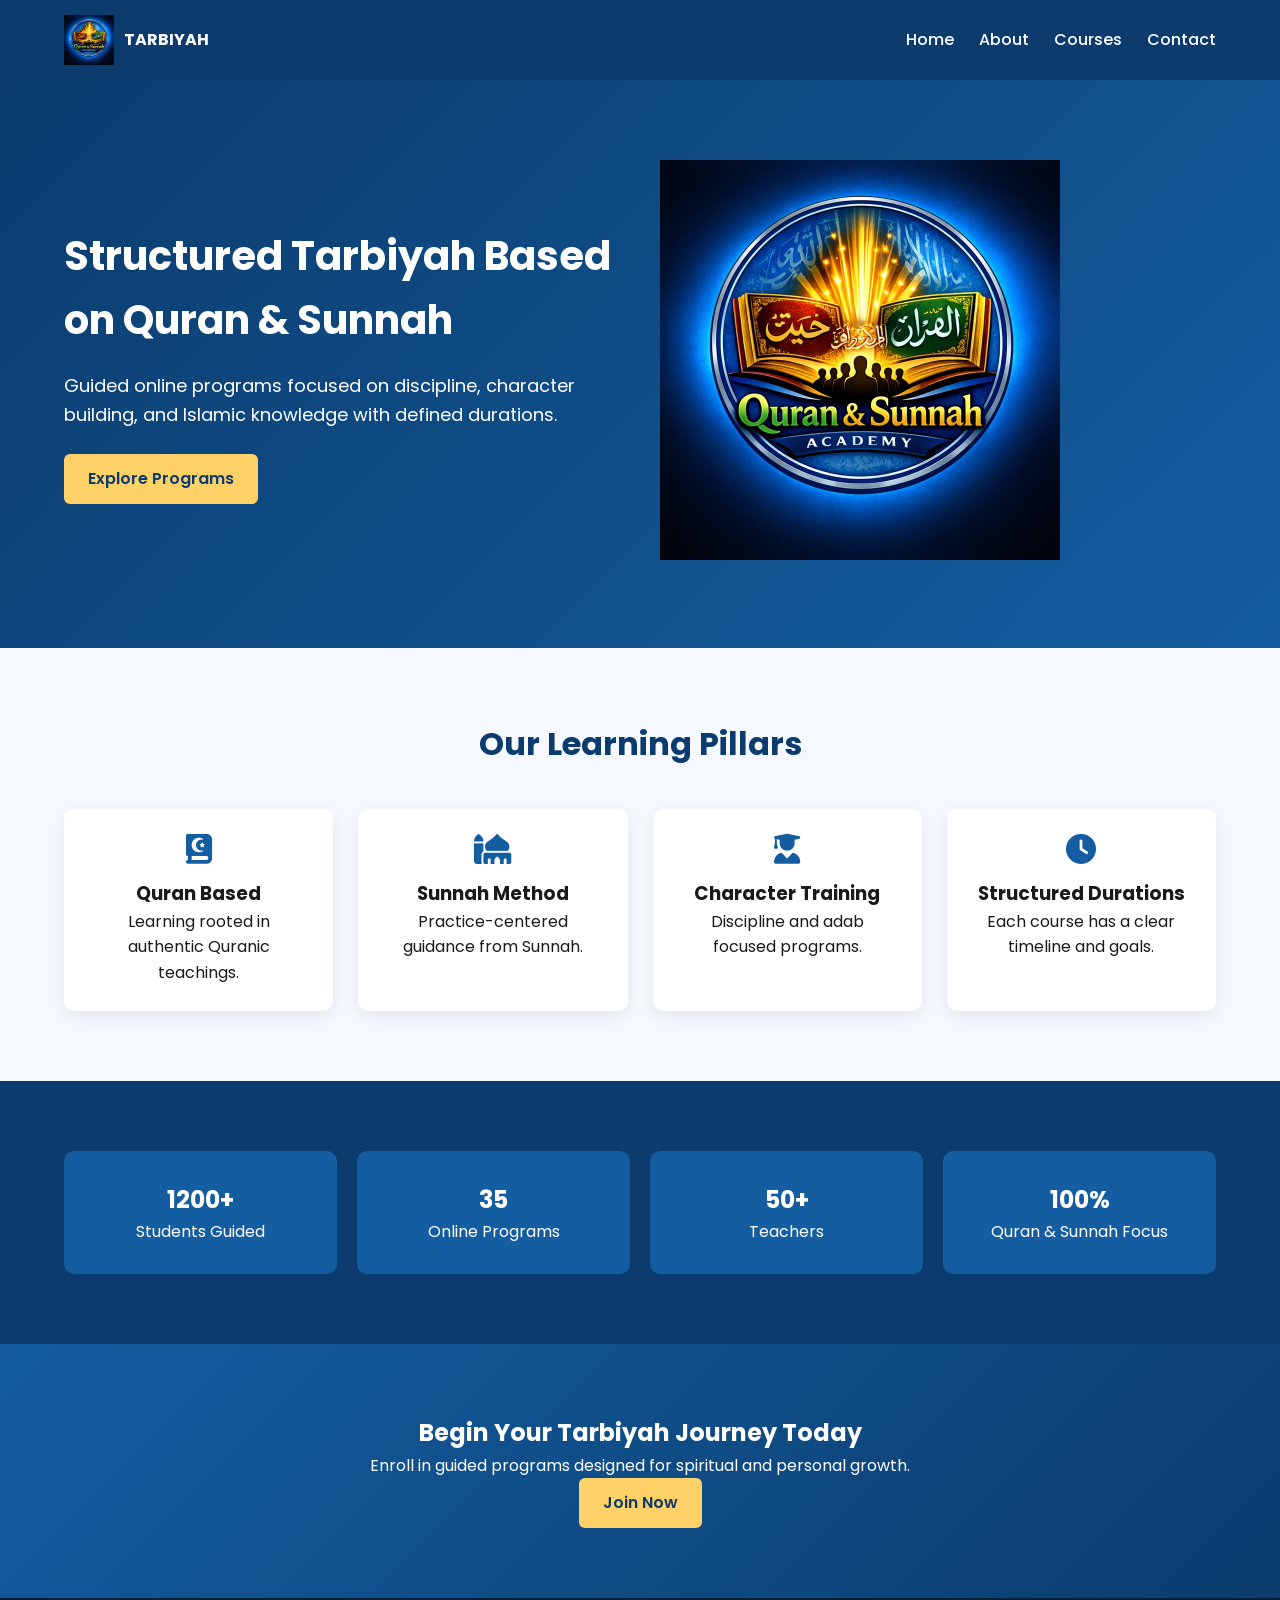
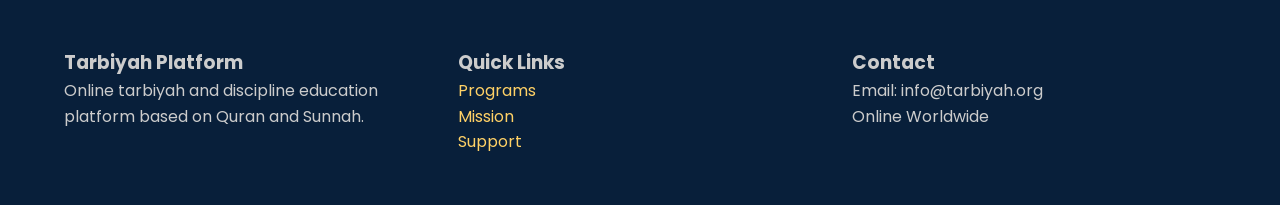
==== index.html @ ae72322c "Add files via upload" ====
<!DOCTYPE html>
<html lang="en">
<head>
<meta charset="UTF-8">
<meta name="viewport" content="width=device-width, initial-scale=1.0">

<title>Tarbiyah in the Light of Quran & Sunnah</title>

<link rel="stylesheet" href="css/style.css">

<link href="https://fonts.googleapis.com/css2?family=Poppins:wght@300;500;700&display=swap" rel="stylesheet">

<link rel="stylesheet"
href="https://cdnjs.cloudflare.com/ajax/libs/font-awesome/6.5.0/css/all.min.css">
</head>

<body>

<header>
<div class="container navbar">
<div class="logo">
<img src="images/logo.png">
<strong>TARBIYAH</strong>
</div>

<nav class="nav-links">
<a href="index.html">Home</a>
<a href="about.html">About</a>
<a href="courses.html">Courses</a>
<a href="contact.html">Contact</a>
</nav>
</div>
</header>

<!-- HERO -->
<section class="hero">
<div class="container hero-grid">
<div>
<h1>Structured Tarbiyah Based on Quran & Sunnah</h1>
<p>Guided online programs focused on discipline, character building, and Islamic knowledge with defined durations.</p>
<a class="btn" href="courses.html">Explore Programs</a>
</div>

<div>
<img src="images/logo.png" style="width:100%; max-width:400px;">
</div>
</div>
</section>

<!-- FEATURES -->
<section class="section">
<h2 class="section-title">Our Learning Pillars</h2>

<div class="container card-grid">

<div class="card">
<i class="fa-solid fa-book-quran"></i>
<h3>Quran Based</h3>
<p>Learning rooted in authentic Quranic teachings.</p>
</div>

<div class="card">
<i class="fa-solid fa-mosque"></i>
<h3>Sunnah Method</h3>
<p>Practice-centered guidance from Sunnah.</p>
</div>

<div class="card">
<i class="fa-solid fa-user-graduate"></i>
<h3>Character Training</h3>
<p>Discipline and adab focused programs.</p>
</div>

<div class="card">
<i class="fa-solid fa-clock"></i>
<h3>Structured Durations</h3>
<p>Each course has a clear timeline and goals.</p>
</div>

</div>
</section>

<!-- STATS -->
<section class="section stats">
<div class="container stats-grid">

<div class="stat-box">
<h2>1200+</h2>
<p>Students Guided</p>
</div>

<div class="stat-box">
<h2>35</h2>
<p>Online Programs</p>
</div>

<div class="stat-box">
<h2>50+</h2>
<p>Teachers</p>
</div>

<div class="stat-box">
<h2>100%</h2>
<p>Quran & Sunnah Focus</p>
</div>

</div>
</section>

<!-- CTA -->
<section class="section cta">
<div class="container">
<h2>Begin Your Tarbiyah Journey Today</h2>
<p>Enroll in guided programs designed for spiritual and personal growth.</p>
<a class="btn" href="contact.html">Join Now</a>
</div>
</section>

<footer>
<div class="container footer-grid">

<div>
<h3>Tarbiyah Platform</h3>
<p>Online tarbiyah and discipline education platform based on Quran and Sunnah.</p>
</div>

<div>
<h3>Quick Links</h3>
<a href="courses.html">Programs</a><br>
<a href="about.html">Mission</a><br>
<a href="contact.html">Support</a>
</div>

<div>
<h3>Contact</h3>
<p>Email: info@tarbiyah.org</p>
<p>Online Worldwide</p>
</div>

</div>
</footer>

</body>
</html>
---- css/style.css ----
/* ===== RESET ===== */
* {
  margin: 0;
  padding: 0;
  box-sizing: border-box;
}

body {
  font-family: 'Poppins', sans-serif;
  line-height: 1.6;
  background: #f5f8fc;
  color: #1a1a1a;
}

/* ===== CONTAINER ===== */
.container {
  width: 90%;
  max-width: 1200px;
  margin: auto;
}

/* ===== NAVBAR ===== */
header {
  background: #0b3c6d;
  color: white;
  position: sticky;
  top: 0;
  z-index: 999;
}

.navbar {
  display: flex;
  justify-content: space-between;
  align-items: center;
  padding: 15px 0;
}

.logo {
  display: flex;
  align-items: center;
  gap: 10px;
}

.logo img {
  height: 50px;
}

.nav-links {
  display: flex;
  gap: 25px;
}

.nav-links a {
  color: white;
  text-decoration: none;
  font-weight: 500;
}

.nav-links a:hover {
  color: #ffd166;
}

/* ===== HERO ===== */
.hero {
  background: linear-gradient(135deg, #0b3c6d, #145da0);
  color: white;
  padding: 80px 0;
}

.hero-grid {
  display: grid;
  grid-template-columns: 1fr 1fr;
  gap: 40px;
  align-items: center;
}

.hero h1 {
  font-size: 40px;
  margin-bottom: 20px;
}

.hero p {
  font-size: 18px;
  margin-bottom: 25px;
}

.btn {
  display: inline-block;
  padding: 12px 24px;
  background: #ffd166;
  color: #0b3c6d;
  border-radius: 6px;
  text-decoration: none;
  font-weight: 600;
}

.btn:hover {
  background: #ffbe33;
}

/* ===== CARDS ===== */
.section {
  padding: 70px 0;
}

.section-title {
  text-align: center;
  margin-bottom: 40px;
  font-size: 32px;
  color: #0b3c6d;
}

.card-grid {
  display: grid;
  grid-template-columns: repeat(4, 1fr);
  gap: 25px;
}

.card {
  background: white;
  padding: 25px;
  border-radius: 10px;
  box-shadow: 0 5px 15px rgba(0,0,0,0.08);
  text-align: center;
}

.card i {
  font-size: 30px;
  color: #145da0;
  margin-bottom: 15px;
}

/* ===== STATS ===== */
.stats {
  background: #0b3c6d;
  color: white;
}

.stats-grid {
  display: grid;
  grid-template-columns: repeat(4,1fr);
  gap: 20px;
  text-align: center;
}

.stat-box {
  background: #145da0;
  padding: 30px;
  border-radius: 10px;
}

/* ===== COURSE CARDS ===== */
.course-card {
  text-align: left;
}

.course-card h3 {
  color: #0b3c6d;
  margin-bottom: 10px;
}

.badge {
  display: inline-block;
  background: #ffd166;
  padding: 5px 10px;
  border-radius: 5px;
  font-size: 13px;
  margin-top: 10px;
}

/* ===== CTA ===== */
.cta {
  background: linear-gradient(135deg,#145da0,#0b3c6d);
  color: white;
  text-align: center;
}

/* ===== FOOTER ===== */
footer {
  background: #081f3a;
  color: #ccc;
  padding: 50px 0;
}

.footer-grid {
  display: grid;
  grid-template-columns: repeat(3,1fr);
  gap: 30px;
}

footer a {
  color: #ffd166;
  text-decoration: none;
}

/* ===== RESPONSIVE ===== */
@media (max-width: 992px) {
  .hero-grid,
  .card-grid,
  .stats-grid,
  .footer-grid {
    grid-template-columns: 1fr 1fr;
  }
}

@media (max-width: 600px) {
  .hero-grid,
  .card-grid,
  .stats-grid,
  .footer-grid {
    grid-template-columns: 1fr;
  }

  .hero h1 {
    font-size: 28px;
  }

  .nav-links {
    flex-wrap: wrap;
    gap: 12px;
  }
}
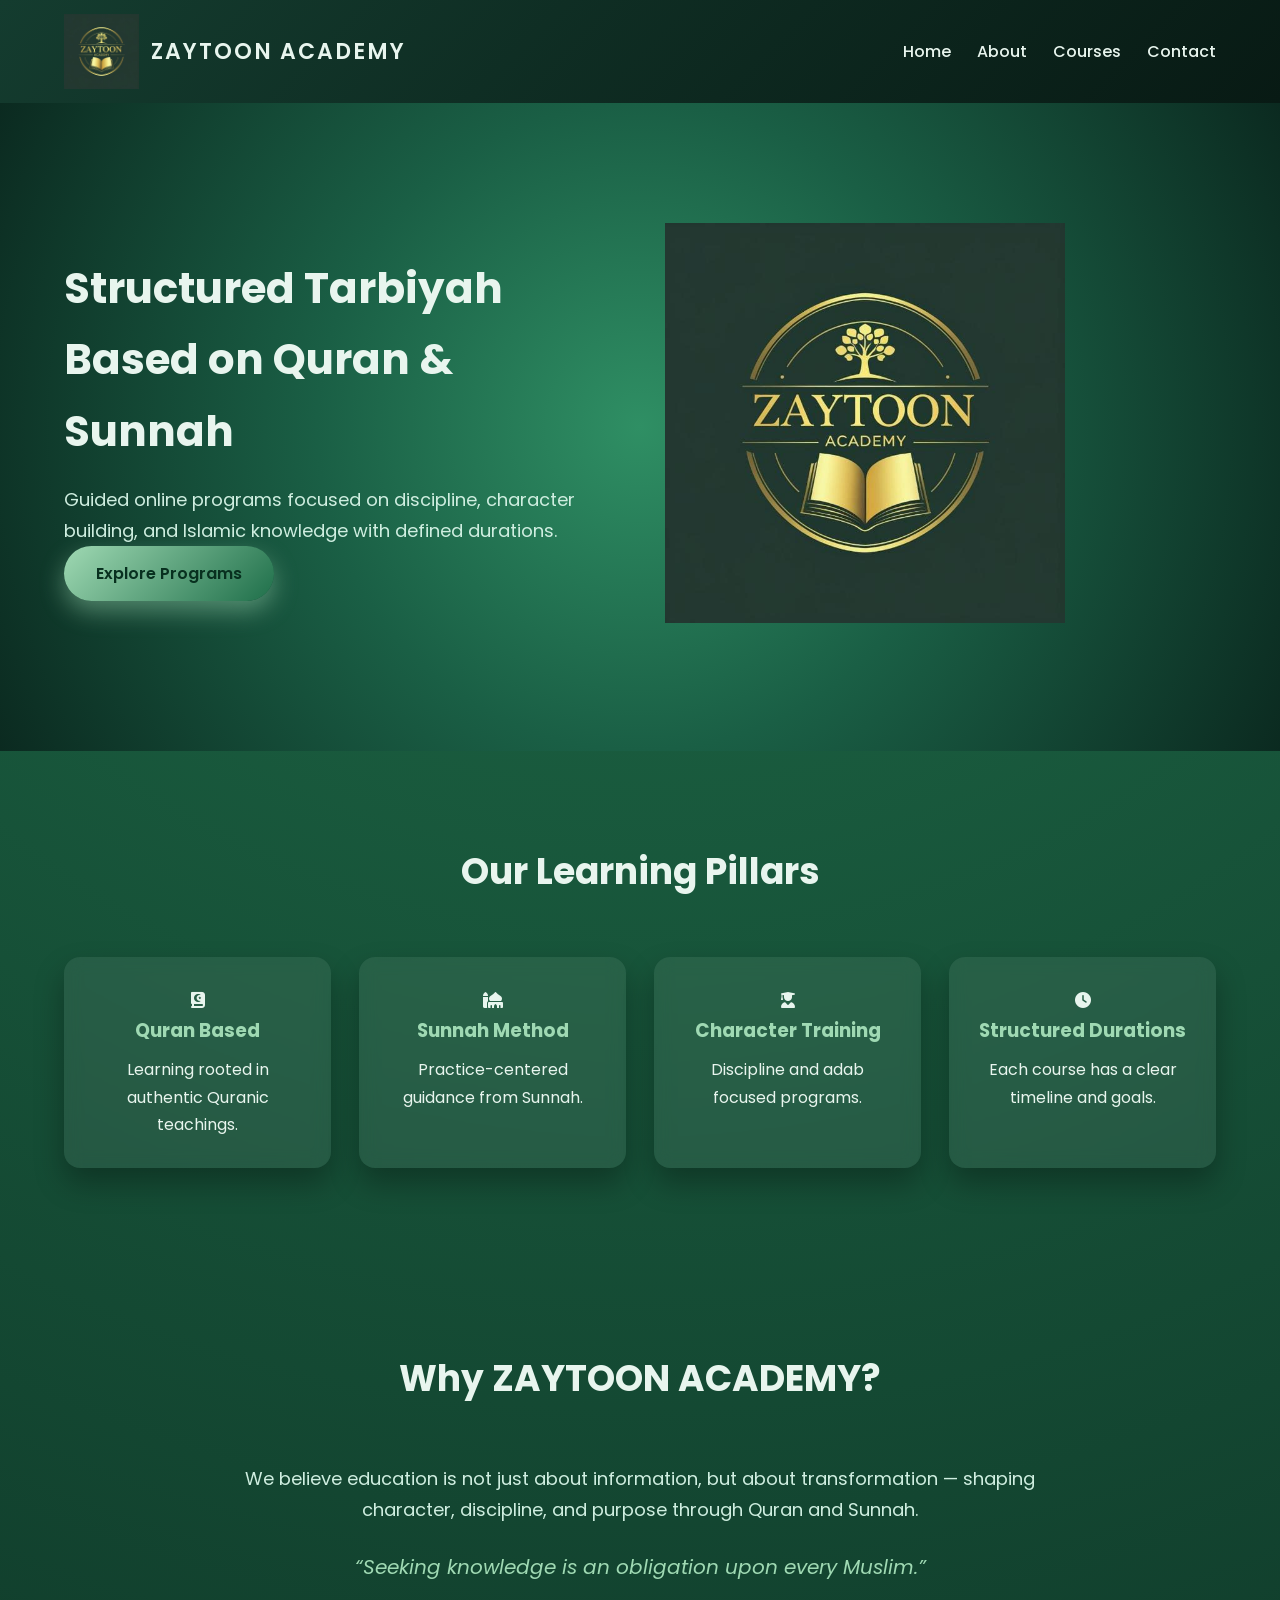
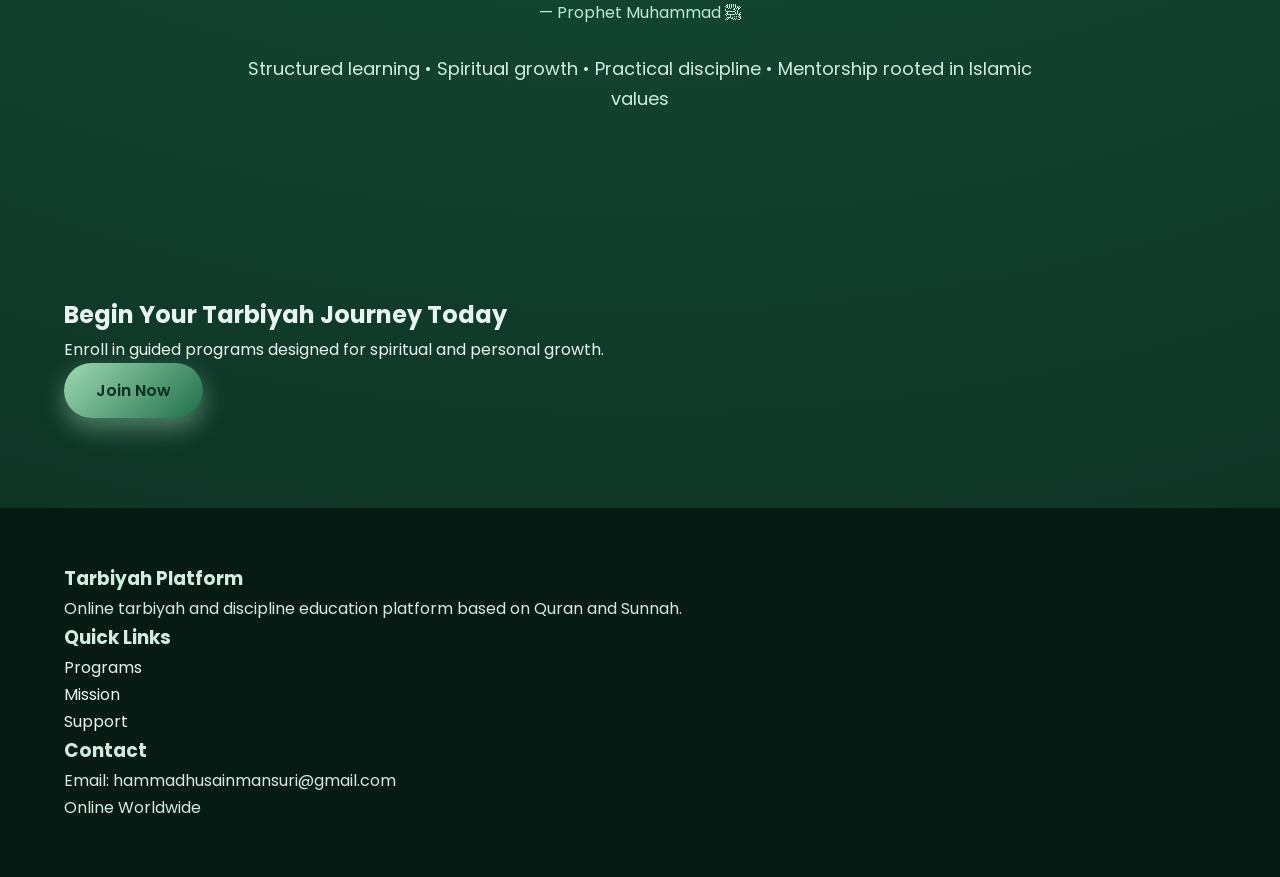
==== commit e4b3af01: "index.html" ====
--- a/index.html
+++ b/index.html
@@ -20,7 +20,6 @@
 <div class="container navbar">
 <div class="logo">
 <img src="images/logo.png">
-<strong>TARBIYAH</strong>
 </div>
 
 <nav class="nav-links">
@@ -81,31 +80,33 @@
 </section>
 
 <!-- STATS -->
-<section class="section stats">
-<div class="container stats-grid">
+<section class="section">
+  <div class="container" style="text-align:center; max-width:800px;">
+    <h2 class="section-title">Why ZAYTOON ACADEMY?</h2>
 
-<div class="stat-box">
-<h2>1200+</h2>
-<p>Students Guided</p>
-</div>
+    <p style="font-size:18px; color:#cfeee0; margin-bottom:25px;">
+      We believe education is not just about information,
+      but about transformation — shaping character, discipline,
+      and purpose through Quran and Sunnah.
+    </p>
 
-<div class="stat-box">
-<h2>35</h2>
-<p>Online Programs</p>
-</div>
+    <p style="font-size:20px; font-style:italic; color:#9fd9b3; margin-bottom:15px;">
+      “Seeking knowledge is an obligation upon every Muslim.”
+    </p>
 
-<div class="stat-box">
-<h2>50+</h2>
-<p>Teachers</p>
-</div>
+    <p style="font-size:16px; color:#bfead4;">
+      — Prophet Muhammad ﷺ
+    </p>
 
-<div class="stat-box">
-<h2>100%</h2>
-<p>Quran & Sunnah Focus</p>
-</div>
+    <br>
 
-</div>
+    <p style="font-size:18px; color:#cfeee0;">
+      Structured learning • Spiritual growth • Practical discipline •
+      Mentorship rooted in Islamic values
+    </p>
+  </div>
 </section>
+
 
 <!-- CTA -->
 <section class="section cta">
@@ -133,7 +134,7 @@
 
 <div>
 <h3>Contact</h3>
-<p>Email: info@tarbiyah.org</p>
+<p>Email: hammadhusainmansuri@gmail.com</p>
 <p>Online Worldwide</p>
 </div>
 
@@ -142,3 +143,4 @@
 
 </body>
 </html>
+
--- a/css/style.css
+++ b/css/style.css
@@ -1,28 +1,40 @@
-/* ===== RESET ===== */
+/* ===================== RESET ===================== */
 * {
   margin: 0;
   padding: 0;
   box-sizing: border-box;
 }
 
+/* ===================== ROOT ===================== */
+:root {
+  --green-dark: #0b2a20;
+  --green-main: #1f6f4a;
+  --green-light: #9fd9b3;
+  --gold: #d4af37;
+
+  --text-light: #e8f5ee;
+  --text-soft: #cfeee0;
+  --text-dark: #20352c;
+}
+
+/* ===================== BODY ===================== */
 body {
   font-family: 'Poppins', sans-serif;
-  line-height: 1.6;
-  background: #f5f8fc;
-  color: #1a1a1a;
-}
-
-/* ===== CONTAINER ===== */
+  background: radial-gradient(circle at top, #1f6f4a, #0b2a20);
+  color: var(--text-light);
+  line-height: 1.7;
+}
+
+/* ===================== CONTAINER ===================== */
 .container {
   width: 90%;
   max-width: 1200px;
   margin: auto;
 }
 
-/* ===== NAVBAR ===== */
+/* ===================== NAVBAR ===================== */
 header {
-  background: #0b3c6d;
-  color: white;
+  background: linear-gradient(135deg, #143c2f, #081a14);
   position: sticky;
   top: 0;
   z-index: 999;
@@ -32,191 +44,375 @@
   display: flex;
   justify-content: space-between;
   align-items: center;
-  padding: 15px 0;
+  padding: 14px 0;
 }
 
 .logo {
   display: flex;
   align-items: center;
-  gap: 10px;
+  gap: 12px;
 }
 
 .logo img {
-  height: 50px;
-}
-
-.nav-links {
-  display: flex;
-  gap: 25px;
+  height: 75px;
+}
+
+.logo::after {
+  content: "ZAYTOON ACADEMY";
+  font-size: 22px;
+  font-weight: 600;
+  letter-spacing: 2px;
+  color: var(--text-light);
 }
 
 .nav-links a {
-  color: white;
+  color: var(--text-light);
   text-decoration: none;
+  margin-left: 22px;
   font-weight: 500;
 }
 
 .nav-links a:hover {
-  color: #ffd166;
-}
-
-/* ===== HERO ===== */
+  color: var(--green-light);
+}
+
+/* ===================== HERO ===================== */
 .hero {
-  background: linear-gradient(135deg, #0b3c6d, #145da0);
-  color: white;
-  padding: 80px 0;
+  background:
+    radial-gradient(circle at center,
+      #2f8f64 0%,
+      #1a5f45 45%,
+      #0b2a20 100%);
+  padding: 120px 0;
 }
 
 .hero-grid {
   display: grid;
   grid-template-columns: 1fr 1fr;
-  gap: 40px;
+  gap: 50px;
   align-items: center;
 }
 
 .hero h1 {
-  font-size: 40px;
-  margin-bottom: 20px;
+  font-size: 42px;
+  margin-bottom: 18px;
+  color: var(--text-light);
 }
 
 .hero p {
   font-size: 18px;
-  margin-bottom: 25px;
+  color: var(--text-soft);
+}
+
+/* ===================== CTA BUTTONS ===================== */
+.btn,
+.btn-secondary {
+  display: inline-block;
+  padding: 14px 32px;
+  border-radius: 30px;
+  font-weight: 600;
+  font-size: 16px;
+  text-decoration: none;
+  transition: all 0.3s ease;
+  animation: floatBtn 3s ease-in-out infinite;
 }
 
 .btn {
-  display: inline-block;
-  padding: 12px 24px;
-  background: #ffd166;
-  color: #0b3c6d;
-  border-radius: 6px;
-  text-decoration: none;
-  font-weight: 600;
-}
-
-.btn:hover {
-  background: #ffbe33;
-}
-
-/* ===== CARDS ===== */
+  background: linear-gradient(135deg, var(--green-light), var(--green-main));
+  color: #08301f;
+  box-shadow: 0 10px 25px rgba(159,217,179,0.45);
+}
+
+.btn-secondary {
+  background: linear-gradient(135deg, #f3e5ab, var(--gold));
+  color: #3a2a00;
+  margin-left: 15px;
+  box-shadow: 0 10px 25px rgba(212,175,55,0.45);
+  animation-delay: 1.5s;
+}
+
+.btn:hover,
+.btn-secondary:hover {
+  transform: translateY(-5px) scale(1.05);
+}
+
+@keyframes floatBtn {
+  0% { transform: translateY(0); }
+  50% { transform: translateY(-6px); }
+  100% { transform: translateY(0); }
+}
+
+/* ===================== HERO LOGO ===================== */
+.hero-logo-wrap {
+  position: relative;
+  display: flex;
+  justify-content: center;
+  align-items: center;
+}
+
+.hero-logo-wrap::before {
+  content: "";
+  position: absolute;
+  width: 420px;
+  height: 420px;
+  border-radius: 50%;
+  background:
+    radial-gradient(circle,
+      rgba(159,217,179,0.55) 0%,
+      rgba(0,0,0,0) 70%);
+  filter: blur(40px);
+}
+
+.hero-logo-wrap::after {
+  content: "";
+  position: absolute;
+  width: 480px;
+  height: 480px;
+  border-radius: 50%;
+  background:
+    radial-gradient(circle,
+      rgba(255,255,255,0.35) 0%,
+      rgba(255,255,255,0.1) 35%,
+      rgba(255,255,255,0) 65%);
+  animation: pulseGlow 4s ease-in-out infinite;
+}
+
+@keyframes pulseGlow {
+  0% { transform: scale(0.95); opacity: .7; }
+  50% { transform: scale(1.05); opacity: 1; }
+  100% { transform: scale(0.95); opacity: .7; }
+}
+
+.hero-logo-wrap img {
+  max-width: 360px;
+  border-radius: 50%;
+  background: transparent;
+  z-index: 1;
+  box-shadow:
+    0 0 35px rgba(159,217,179,0.8),
+    0 0 80px rgba(31,111,74,0.9);
+}
+
+/* ===================== SECTIONS ===================== */
 .section {
-  padding: 70px 0;
+  padding: 90px 0;
 }
 
 .section-title {
   text-align: center;
-  margin-bottom: 40px;
-  font-size: 32px;
-  color: #0b3c6d;
-}
-
+  font-size: 36px;
+  margin-bottom: 55px;
+  color: var(--text-light);
+}
+
+/* ===================== LEARNING PILLARS ===================== */
 .card-grid {
   display: grid;
   grid-template-columns: repeat(4, 1fr);
-  gap: 25px;
+  gap: 28px;
 }
 
 .card {
-  background: white;
-  padding: 25px;
-  border-radius: 10px;
-  box-shadow: 0 5px 15px rgba(0,0,0,0.08);
+  background: rgba(255,255,255,0.07);
+  padding: 30px;
+  border-radius: 16px;
   text-align: center;
-}
-
-.card i {
+  backdrop-filter: blur(8px);
+  box-shadow: 0 15px 30px rgba(0,0,0,0.3);
+}
+
+.card h3 {
+  margin-bottom: 10px;
+  color: var(--green-light);
+}
+
+/* ===================== COURSES ===================== */
+.course-grid {
+  display: grid;
+  grid-template-columns: repeat(2, 1fr);
+  gap: 45px;
+}
+
+.course-box {
+  background: #ffffff;
+  padding: 35px;
+  border-radius: 22px;
+  text-align: center;
+  cursor: pointer;
+  box-shadow: 0 25px 45px rgba(0,0,0,0.3);
+  transition: transform 0.3s;
+}
+
+.course-box:hover {
+  transform: translateY(-10px);
+}
+
+.course-box img {
+  width: 100%;
+  max-height: 240px;
+  object-fit: cover;
+  border-radius: 18px;
+  margin-bottom: 25px;
+}
+
+.course-box h3 {
   font-size: 30px;
-  color: #145da0;
-  margin-bottom: 15px;
-}
-
-/* ===== STATS ===== */
-.stats {
-  background: #0b3c6d;
-  color: white;
-}
-
-.stats-grid {
-  display: grid;
-  grid-template-columns: repeat(4,1fr);
-  gap: 20px;
-  text-align: center;
-}
-
-.stat-box {
-  background: #145da0;
-  padding: 30px;
-  border-radius: 10px;
-}
-
-/* ===== COURSE CARDS ===== */
-.course-card {
-  text-align: left;
-}
-
-.course-card h3 {
-  color: #0b3c6d;
-  margin-bottom: 10px;
-}
-
-.badge {
+  font-weight: 700;
+  color: var(--text-dark);
+}
+
+.course-subtitle {
+  font-size: 17px;
+  color: #4a6f60;
+  margin: 14px 0;
+}
+
+.course-duration {
   display: inline-block;
-  background: #ffd166;
-  padding: 5px 10px;
-  border-radius: 5px;
-  font-size: 13px;
+  background: linear-gradient(135deg, var(--green-light), var(--green-main));
+  color: #08301f;
+  padding: 8px 18px;
+  border-radius: 25px;
+  font-size: 15px;
+  font-weight: 600;
+}
+
+.course-timing {
   margin-top: 10px;
-}
-
-/* ===== CTA ===== */
-.cta {
-  background: linear-gradient(135deg,#145da0,#0b3c6d);
-  color: white;
-  text-align: center;
-}
-
-/* ===== FOOTER ===== */
+  font-size: 15px;
+  color: #2f5f4b;
+}
+
+/* ===================== MODAL ===================== */
+/* ===================== MODAL (FIXED & RESTORED) ===================== */
+.modal {
+  display: none;
+  position: fixed;
+  inset: 0;
+  background: rgba(0,0,0,0.65);
+  backdrop-filter: blur(6px);
+  z-index: 1000;
+}
+
+.modal-content {
+  background: #ffffff;
+  max-width: 850px;
+  margin: 60px auto;
+  padding: 40px;
+  border-radius: 22px;
+
+  /* IMPORTANT */
+  max-height: 85vh;
+  overflow-y: auto;
+
+  /* RESET layout */
+  display: block;
+}
+
+/* Image on top */
+.modal-content img {
+  width: 100%;
+  max-height: 320px;
+  object-fit: contain;   /* <-- FIX */
+  border-radius: 18px;
+  margin-bottom: 30px;
+  background: #f5f5f5;   /* optional soft background */
+  cursor: zoom-in;
+  transition: transform 0.4s ease;
+}
+
+
+.modal-content img:hover {
+  transform: scale(1.06);
+}
+
+/* TEXT VISIBILITY FIX */
+.modal-content h2,
+.modal-content h4 {
+  color: #0f3d2e;
+}
+
+.modal-content p,
+.modal-content li {
+  color: #2f3f38;
+  font-size: 16px;
+  line-height: 1.7;
+}
+
+.modal-content ul {
+  padding-left: 20px;
+}
+
+/* Close button */
+.close {
+  font-size: 30px;
+  cursor: pointer;
+  color: #0f3d2e;
+  position: sticky;
+  top: 0;
+  float: right;
+}
+
+
+/* ===================== FOOTER ===================== */
 footer {
-  background: #081f3a;
-  color: #ccc;
-  padding: 50px 0;
-}
-
-.footer-grid {
-  display: grid;
-  grid-template-columns: repeat(3,1fr);
-  gap: 30px;
-}
-
-footer a {
-  color: #ffd166;
-  text-decoration: none;
-}
-
-/* ===== RESPONSIVE ===== */
+  background: #081a14;
+  padding: 55px 0;
+  color: var(--text-soft);
+}
+
+/* ===================== RESPONSIVE ===================== */
 @media (max-width: 992px) {
   .hero-grid,
-  .card-grid,
-  .stats-grid,
-  .footer-grid {
+  .card-grid {
     grid-template-columns: 1fr 1fr;
   }
 }
 
-@media (max-width: 600px) {
+@media (max-width: 768px) {
   .hero-grid,
   .card-grid,
-  .stats-grid,
-  .footer-grid {
+  .course-grid,
+  .modal-content {
     grid-template-columns: 1fr;
   }
 
   .hero h1 {
-    font-size: 28px;
+    font-size: 30px;
   }
 
-  .nav-links {
-    flex-wrap: wrap;
-    gap: 12px;
+  .logo::after {
+    font-size: 18px;
   }
 }
+
+/* ===== FOOTER LINKS COLOR FIX ===== */
+footer a,
+footer a:visited,
+footer a:active {
+  color: #e8f5ee !important; /* white */
+  text-decoration: none;
+}
+
+footer a:hover {
+  color: #9fd9b3; /* soft green hover */
+}
+
+/* ===== HOME PAGE FONT SIZE BOOST ===== */
+.home-page {
+  font-size: 1.07em;
+}
+
+/* Optional fine-tuning for headings */
+.home-page h1 { font-size: 1.05em; }
+.home-page h2 { font-size: 1.05em; }
+.home-page h3 { font-size: 1.05em; }
+
+/* Paragraphs & links */
+.home-page p,
+.home-page a,
+.home-page li {
+  font-size: 1.05em;
+}
+
+
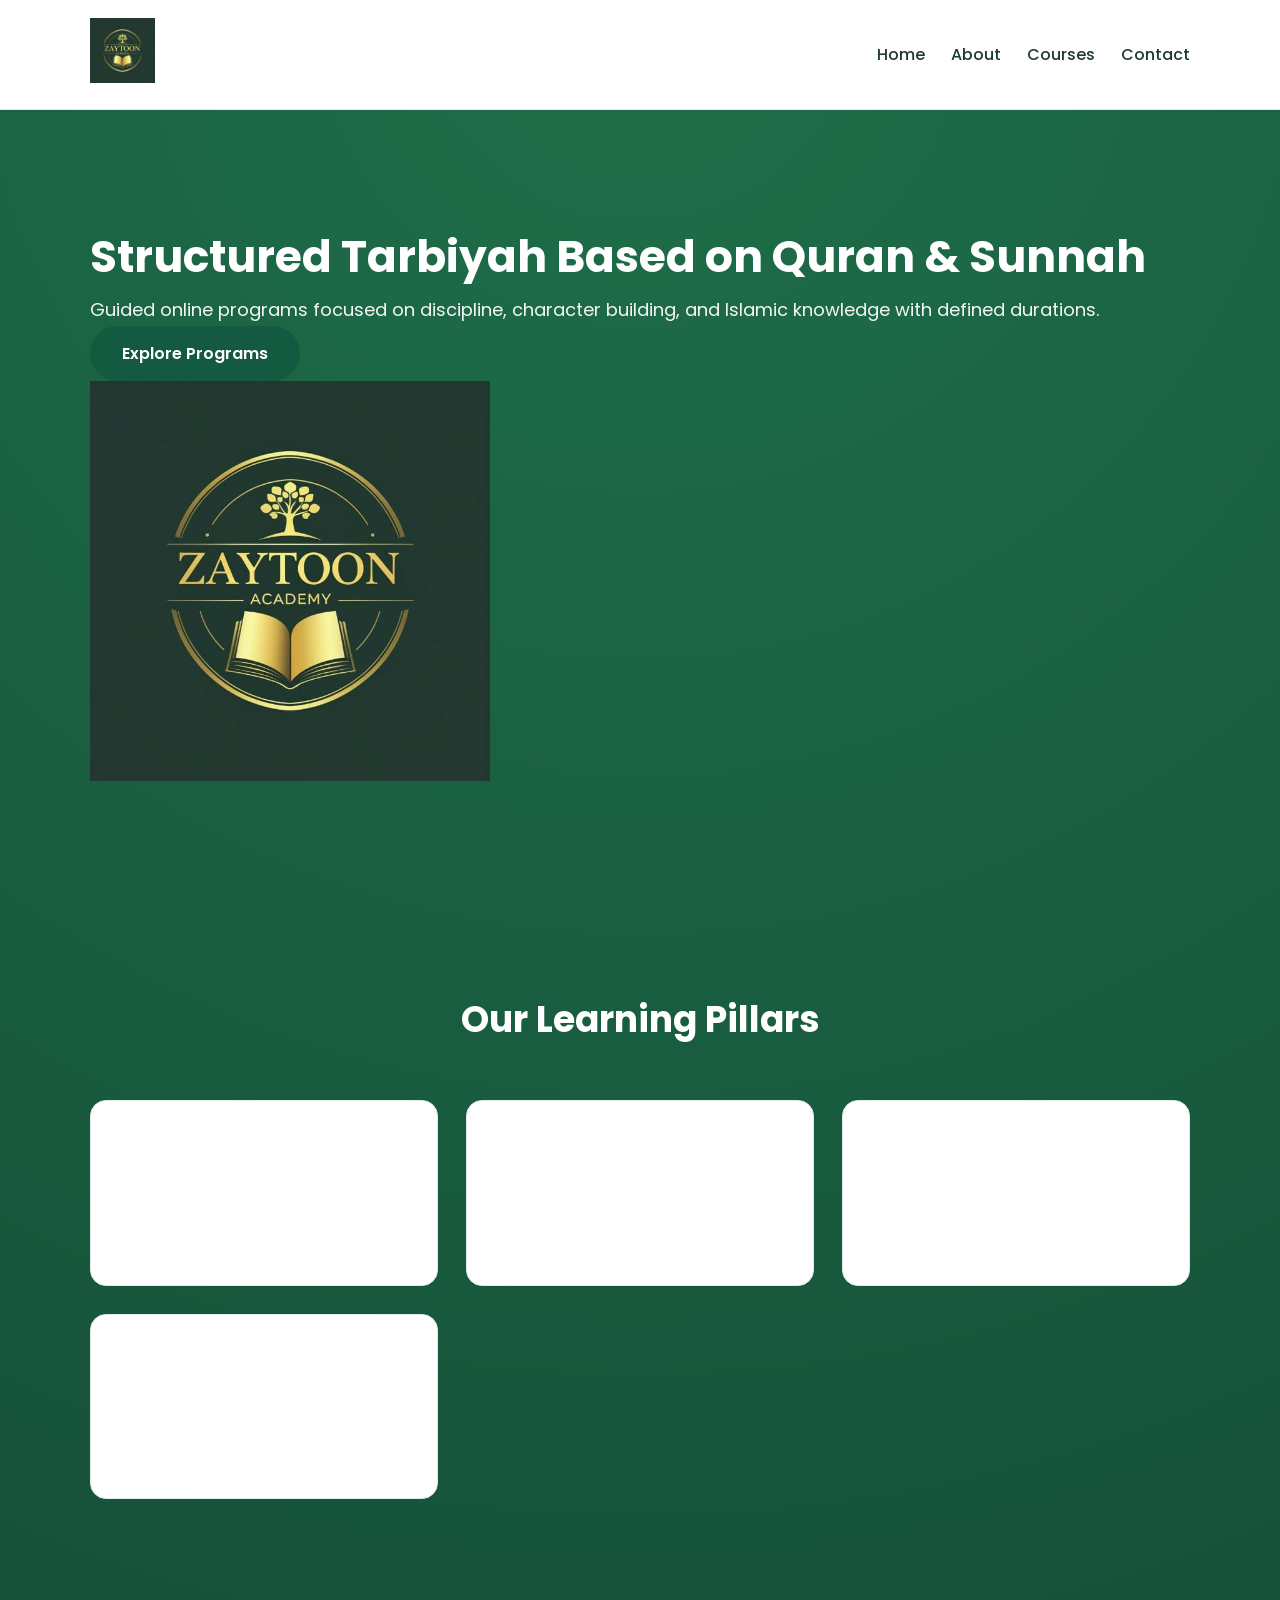
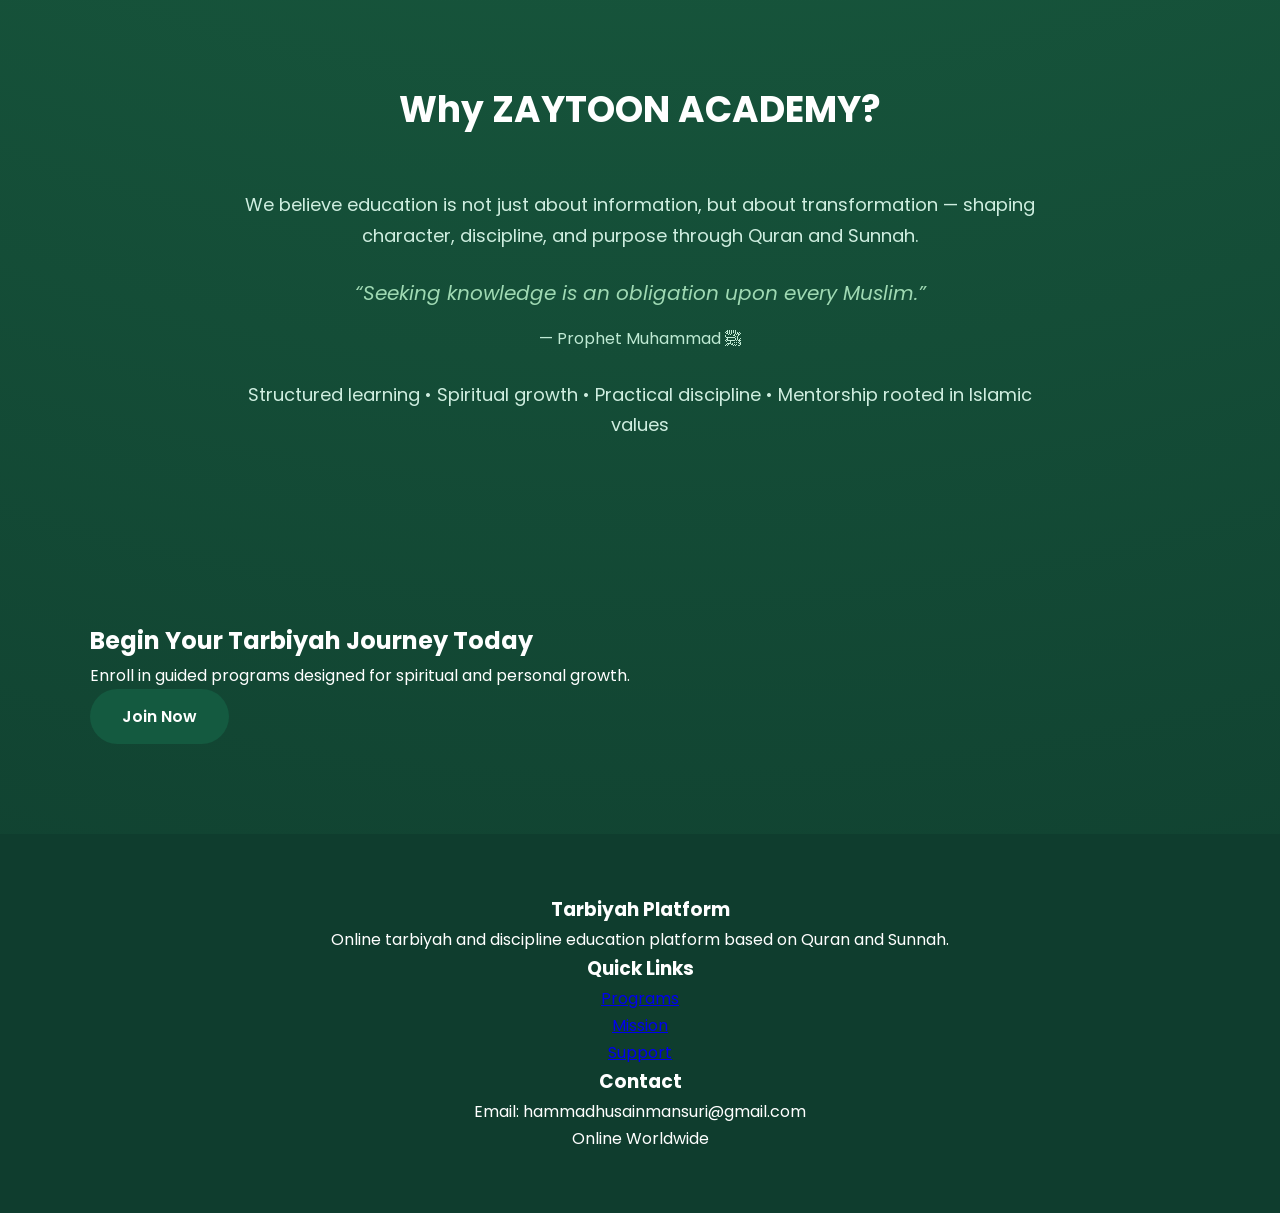
==== commit 264740ae: "index.html" ====
--- a/index.html
+++ b/index.html
@@ -14,7 +14,7 @@
 href="https://cdnjs.cloudflare.com/ajax/libs/font-awesome/6.5.0/css/all.min.css">
 </head>
 
-<body>
+<body class="home-page">
 
 <header>
 <div class="container navbar">
--- a/css/style.css
+++ b/css/style.css
@@ -1,199 +1,136 @@
-/* ===================== RESET ===================== */
+/* =================================================
+   RESET
+================================================= */
 * {
   margin: 0;
   padding: 0;
   box-sizing: border-box;
 }
 
-/* ===================== ROOT ===================== */
+/* =================================================
+   ROOT COLORS
+================================================= */
 :root {
-  --green-dark: #0b2a20;
-  --green-main: #1f6f4a;
-  --green-light: #9fd9b3;
-  --gold: #d4af37;
-
-  --text-light: #e8f5ee;
-  --text-soft: #cfeee0;
-  --text-dark: #20352c;
-}
-
-/* ===================== BODY ===================== */
+  --green-dark: #0f3d2e;
+  --green-main: #145a40;
+  --green-light: #1fa555;
+  --green-soft: #e6f2ec;
+
+  --text-dark: #1f3a2e;
+  --text-muted: #4a5c54;
+
+  --white: #ffffff;
+  --border: #e2ece6;
+}
+
+/* =================================================
+   BODY
+================================================= */
 body {
   font-family: 'Poppins', sans-serif;
-  background: radial-gradient(circle at top, #1f6f4a, #0b2a20);
-  color: var(--text-light);
+  background: var(--white);
+  color: var(--text-dark);
   line-height: 1.7;
 }
 
-/* ===================== CONTAINER ===================== */
+/* =================================================
+   HOME PAGE (GREEN ONLY)
+================================================= */
+.home-page {
+  background: radial-gradient(circle at top, #1f6f4a, #0f3d2e);
+  color: #ffffff;
+}
+
+.home-page h1,
+.home-page h2,
+.home-page h3,
+.home-page p,
+.home-page li {
+  color: #ffffff;
+}
+
+/* =================================================
+   CONTAINER
+================================================= */
 .container {
   width: 90%;
-  max-width: 1200px;
+  max-width: 1100px;
   margin: auto;
 }
 
-/* ===================== NAVBAR ===================== */
+/* =================================================
+   NAVBAR
+================================================= */
 header {
-  background: linear-gradient(135deg, #143c2f, #081a14);
+  background: #ffffff;
+  border-bottom: 1px solid var(--border);
   position: sticky;
   top: 0;
-  z-index: 999;
+  z-index: 1000;
 }
 
 .navbar {
   display: flex;
   justify-content: space-between;
   align-items: center;
-  padding: 14px 0;
-}
-
-.logo {
-  display: flex;
-  align-items: center;
-  gap: 12px;
+  padding: 18px 0;
 }
 
 .logo img {
-  height: 75px;
-}
-
-.logo::after {
-  content: "ZAYTOON ACADEMY";
-  font-size: 22px;
-  font-weight: 600;
-  letter-spacing: 2px;
-  color: var(--text-light);
+  height: 65px;
 }
 
 .nav-links a {
-  color: var(--text-light);
   text-decoration: none;
+  color: var(--text-dark);
   margin-left: 22px;
   font-weight: 500;
+  transition: 0.3s;
 }
 
 .nav-links a:hover {
   color: var(--green-light);
 }
 
-/* ===================== HERO ===================== */
+/* =================================================
+   HERO
+================================================= */
 .hero {
-  background:
-    radial-gradient(circle at center,
-      #2f8f64 0%,
-      #1a5f45 45%,
-      #0b2a20 100%);
-  padding: 120px 0;
-}
-
-.hero-grid {
-  display: grid;
-  grid-template-columns: 1fr 1fr;
-  gap: 50px;
-  align-items: center;
+  padding: 110px 0;
 }
 
 .hero h1 {
-  font-size: 42px;
-  margin-bottom: 18px;
-  color: var(--text-light);
+  font-size: 44px;
+  font-weight: 700;
 }
 
 .hero p {
   font-size: 18px;
-  color: var(--text-soft);
-}
-
-/* ===================== CTA BUTTONS ===================== */
-.btn,
-.btn-secondary {
+  opacity: 0.95;
+}
+
+/* =================================================
+   BUTTON
+================================================= */
+.btn {
   display: inline-block;
   padding: 14px 32px;
   border-radius: 30px;
+  background: var(--green-main);
+  color: #ffffff;
+  text-decoration: none;
   font-weight: 600;
-  font-size: 16px;
-  text-decoration: none;
-  transition: all 0.3s ease;
-  animation: floatBtn 3s ease-in-out infinite;
-}
-
-.btn {
-  background: linear-gradient(135deg, var(--green-light), var(--green-main));
-  color: #08301f;
-  box-shadow: 0 10px 25px rgba(159,217,179,0.45);
-}
-
-.btn-secondary {
-  background: linear-gradient(135deg, #f3e5ab, var(--gold));
-  color: #3a2a00;
-  margin-left: 15px;
-  box-shadow: 0 10px 25px rgba(212,175,55,0.45);
-  animation-delay: 1.5s;
-}
-
-.btn:hover,
-.btn-secondary:hover {
-  transform: translateY(-5px) scale(1.05);
-}
-
-@keyframes floatBtn {
-  0% { transform: translateY(0); }
-  50% { transform: translateY(-6px); }
-  100% { transform: translateY(0); }
-}
-
-/* ===================== HERO LOGO ===================== */
-.hero-logo-wrap {
-  position: relative;
-  display: flex;
-  justify-content: center;
-  align-items: center;
-}
-
-.hero-logo-wrap::before {
-  content: "";
-  position: absolute;
-  width: 420px;
-  height: 420px;
-  border-radius: 50%;
-  background:
-    radial-gradient(circle,
-      rgba(159,217,179,0.55) 0%,
-      rgba(0,0,0,0) 70%);
-  filter: blur(40px);
-}
-
-.hero-logo-wrap::after {
-  content: "";
-  position: absolute;
-  width: 480px;
-  height: 480px;
-  border-radius: 50%;
-  background:
-    radial-gradient(circle,
-      rgba(255,255,255,0.35) 0%,
-      rgba(255,255,255,0.1) 35%,
-      rgba(255,255,255,0) 65%);
-  animation: pulseGlow 4s ease-in-out infinite;
-}
-
-@keyframes pulseGlow {
-  0% { transform: scale(0.95); opacity: .7; }
-  50% { transform: scale(1.05); opacity: 1; }
-  100% { transform: scale(0.95); opacity: .7; }
-}
-
-.hero-logo-wrap img {
-  max-width: 360px;
-  border-radius: 50%;
-  background: transparent;
-  z-index: 1;
-  box-shadow:
-    0 0 35px rgba(159,217,179,0.8),
-    0 0 80px rgba(31,111,74,0.9);
-}
-
-/* ===================== SECTIONS ===================== */
+  transition: 0.3s ease;
+}
+
+.btn:hover {
+  background: var(--green-light);
+  transform: translateY(-3px);
+}
+
+/* =================================================
+   SECTION
+================================================= */
 .section {
   padding: 90px 0;
 }
@@ -201,179 +138,160 @@
 .section-title {
   text-align: center;
   font-size: 36px;
-  margin-bottom: 55px;
-  color: var(--text-light);
-}
-
-/* ===================== LEARNING PILLARS ===================== */
+  margin-bottom: 50px;
+  color: var(--green-dark);
+}
+
+/* =================================================
+   CARDS
+================================================= */
 .card-grid {
   display: grid;
-  grid-template-columns: repeat(4, 1fr);
+  grid-template-columns: repeat(3, 1fr);
   gap: 28px;
 }
 
 .card {
-  background: rgba(255,255,255,0.07);
-  padding: 30px;
+  background: #ffffff;
+  padding: 35px;
   border-radius: 16px;
-  text-align: center;
-  backdrop-filter: blur(8px);
-  box-shadow: 0 15px 30px rgba(0,0,0,0.3);
-}
-
-.card h3 {
-  margin-bottom: 10px;
-  color: var(--green-light);
-}
-
-/* ===================== COURSES ===================== */
+  border: 1px solid var(--border);
+  transition: 0.3s ease;
+}
+
+.card:hover {
+  transform: translateY(-6px);
+  box-shadow: 0 18px 40px rgba(0,0,0,0.07);
+}
+
+/* =================================================
+   COURSES (VERTICAL)
+================================================= */
 .course-grid {
-  display: grid;
-  grid-template-columns: repeat(2, 1fr);
+  max-width: 850px;
+  margin: 0 auto;
+  display: flex;
+  flex-direction: column;
   gap: 45px;
 }
 
 .course-box {
   background: #ffffff;
-  padding: 35px;
-  border-radius: 22px;
-  text-align: center;
-  cursor: pointer;
-  box-shadow: 0 25px 45px rgba(0,0,0,0.3);
-  transition: transform 0.3s;
+  padding: 30px;
+  border-radius: 18px;
+  border: 1px solid var(--border);
+  transition: 0.3s ease;
 }
 
 .course-box:hover {
-  transform: translateY(-10px);
+  transform: translateY(-6px);
+  box-shadow: 0 18px 40px rgba(0,0,0,0.08);
 }
 
 .course-box img {
   width: 100%;
-  max-height: 240px;
-  object-fit: cover;
-  border-radius: 18px;
-  margin-bottom: 25px;
+  max-height: 420px;
+  object-fit: contain;
+  border-radius: 14px;
+  margin-bottom: 20px;
 }
 
 .course-box h3 {
-  font-size: 30px;
-  font-weight: 700;
-  color: var(--text-dark);
+  font-size: 22px;
+  margin-bottom: 10px;
+  color: var(--green-dark);
 }
 
 .course-subtitle {
-  font-size: 17px;
-  color: #4a6f60;
-  margin: 14px 0;
-}
-
-.course-duration {
-  display: inline-block;
-  background: linear-gradient(135deg, var(--green-light), var(--green-main));
-  color: #08301f;
-  padding: 8px 18px;
-  border-radius: 25px;
-  font-size: 15px;
-  font-weight: 600;
-}
-
-.course-timing {
-  margin-top: 10px;
-  font-size: 15px;
-  color: #2f5f4b;
-}
-
-/* ===================== MODAL ===================== */
-/* ===================== MODAL (FIXED & RESTORED) ===================== */
+  font-size: 16px;
+  margin-bottom: 10px;
+  color: var(--text-muted);
+}
+
+/* =================================================
+   MODAL (CLEAN + FIXED)
+================================================= */
 .modal {
   display: none;
   position: fixed;
   inset: 0;
-  background: rgba(0,0,0,0.65);
+  background: rgba(0,0,0,0.55);
   backdrop-filter: blur(6px);
-  z-index: 1000;
+  padding: 20px;
+  z-index: 2000;
 }
 
 .modal-content {
   background: #ffffff;
-  max-width: 850px;
-  margin: 60px auto;
-  padding: 40px;
-  border-radius: 22px;
-
-  /* IMPORTANT */
-  max-height: 85vh;
+  width: 100%;
+  max-width: 750px;
+  margin: auto;
+  border-radius: 20px;
+  padding: 35px;
+  max-height: 90vh;
   overflow-y: auto;
-
-  /* RESET layout */
-  display: block;
-}
-
-/* Image on top */
+  position: relative;
+}
+
 .modal-content img {
   width: 100%;
-  max-height: 320px;
-  object-fit: contain;   /* <-- FIX */
-  border-radius: 18px;
-  margin-bottom: 30px;
-  background: #f5f5f5;   /* optional soft background */
-  cursor: zoom-in;
-  transition: transform 0.4s ease;
-}
-
-
-.modal-content img:hover {
-  transform: scale(1.06);
-}
-
-/* TEXT VISIBILITY FIX */
-.modal-content h2,
+  max-height: 350px;
+  object-fit: contain;
+  border-radius: 16px;
+  margin-bottom: 25px;
+}
+
+.modal-content h2 {
+  font-size: 26px;
+  margin-bottom: 15px;
+  color: var(--green-dark);
+}
+
 .modal-content h4 {
-  color: #0f3d2e;
+  font-size: 18px;
+  margin-top: 18px;
+  margin-bottom: 8px;
+  color: var(--green-main);
 }
 
 .modal-content p,
 .modal-content li {
-  color: #2f3f38;
-  font-size: 16px;
-  line-height: 1.7;
-}
-
-.modal-content ul {
-  padding-left: 20px;
-}
-
-/* Close button */
+  font-size: 17px;
+  line-height: 1.8;
+  color: var(--text-dark);
+}
+
 .close {
-  font-size: 30px;
+  position: absolute;
+  top: 18px;
+  right: 22px;
+  font-size: 28px;
   cursor: pointer;
-  color: #0f3d2e;
-  position: sticky;
-  top: 0;
-  float: right;
-}
-
-
-/* ===================== FOOTER ===================== */
+  color: var(--green-dark);
+}
+
+/* =================================================
+   FOOTER
+================================================= */
 footer {
-  background: #081a14;
-  padding: 55px 0;
-  color: var(--text-soft);
-}
-
-/* ===================== RESPONSIVE ===================== */
+  background: var(--green-dark);
+  color: #ffffff;
+  padding: 60px 0;
+  text-align: center;
+}
+
+/* =================================================
+   RESPONSIVE
+================================================= */
 @media (max-width: 992px) {
-  .hero-grid,
   .card-grid {
     grid-template-columns: 1fr 1fr;
   }
 }
 
 @media (max-width: 768px) {
-  .hero-grid,
-  .card-grid,
-  .course-grid,
-  .modal-content {
+
+  .card-grid {
     grid-template-columns: 1fr;
   }
 
@@ -381,38 +299,29 @@
     font-size: 30px;
   }
 
-  .logo::after {
-    font-size: 18px;
-  }
-}
-
-/* ===== FOOTER LINKS COLOR FIX ===== */
-footer a,
-footer a:visited,
-footer a:active {
-  color: #e8f5ee !important; /* white */
-  text-decoration: none;
-}
-
-footer a:hover {
-  color: #9fd9b3; /* soft green hover */
-}
-
-/* ===== HOME PAGE FONT SIZE BOOST ===== */
-.home-page {
-  font-size: 1.07em;
-}
-
-/* Optional fine-tuning for headings */
-.home-page h1 { font-size: 1.05em; }
-.home-page h2 { font-size: 1.05em; }
-.home-page h3 { font-size: 1.05em; }
-
-/* Paragraphs & links */
-.home-page p,
-.home-page a,
-.home-page li {
-  font-size: 1.05em;
-}
-
-
+  .section-title {
+    font-size: 26px;
+  }
+
+  .modal-content {
+    width: 100%;
+    height: 100%;
+    max-height: 100%;
+    border-radius: 0;
+    padding: 25px 18px;
+  }
+
+  .modal-content img {
+    max-height: 260px;
+  }
+
+  .modal-content h2 {
+    font-size: 22px;
+  }
+
+  .modal-content p,
+  .modal-content li {
+    font-size: 16.5px;
+  }
+}
+
